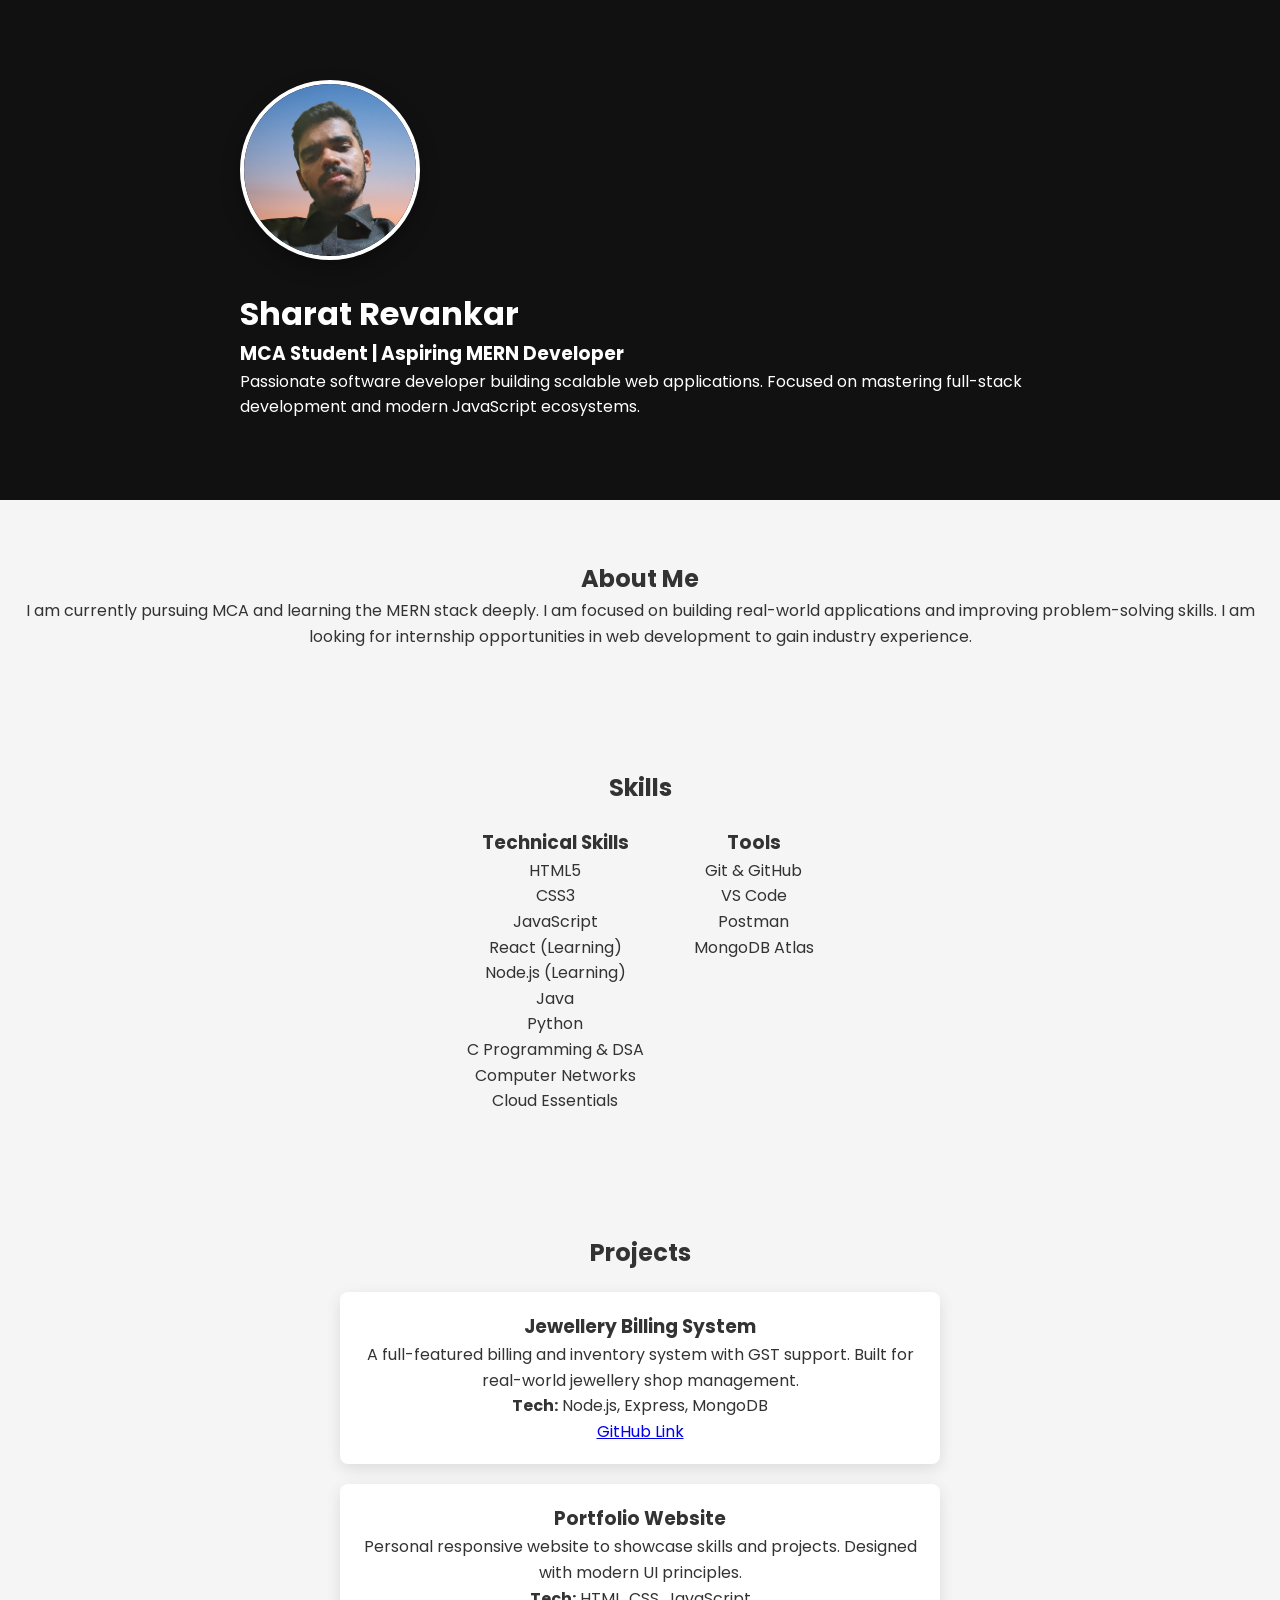
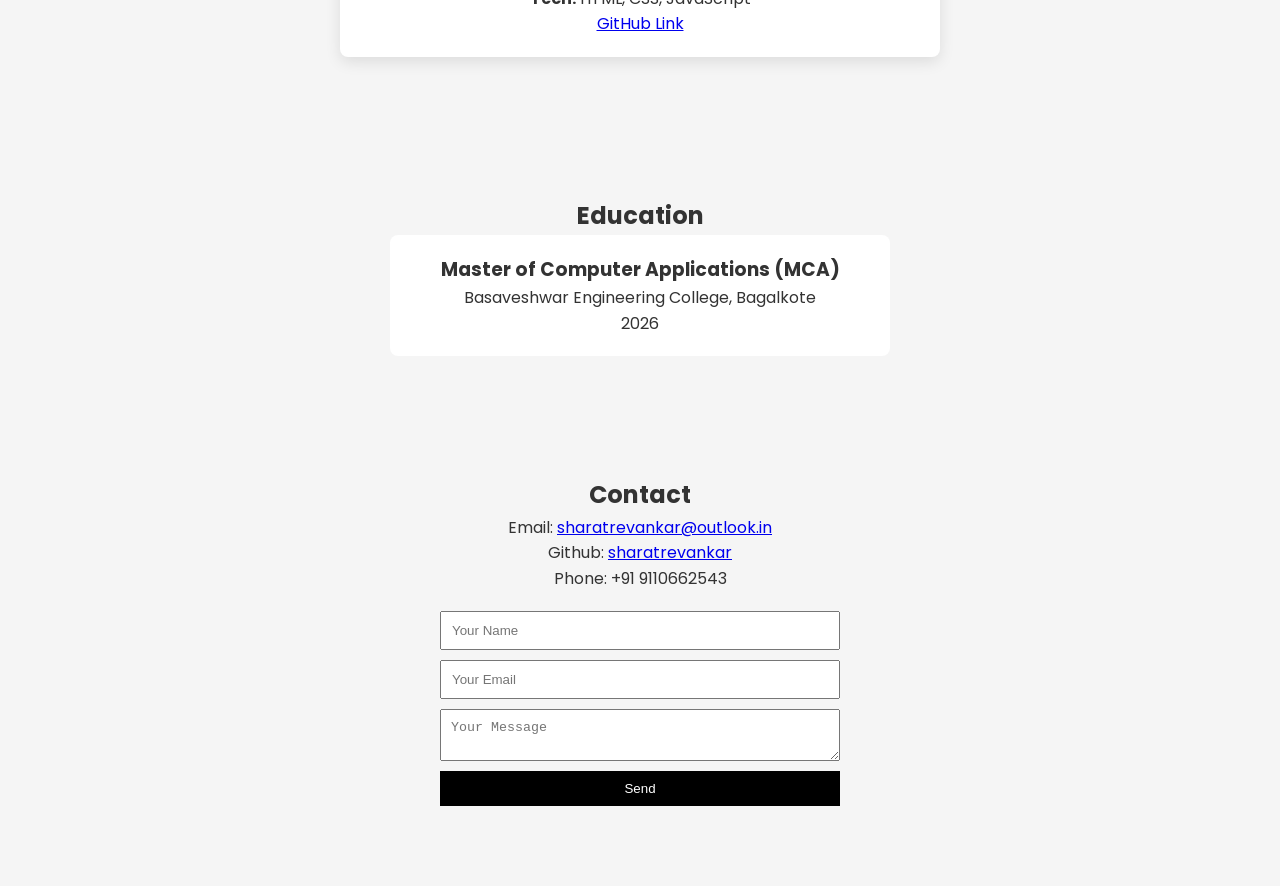
==== index.html @ 54d6946e "A Working Portfolio Code Done" ====
<!DOCTYPE html>
<html lang="en">
<head>
    <meta charset="UTF-8">
    <title>Sharat Revankar | MCA Student</title>
    <meta name="viewport" content="width=device-width, initial-scale=1.0">

    <!-- CSS -->
    <link rel="stylesheet" href="css/styles.css">

    <!-- Google Font -->
    <link href="https://fonts.googleapis.com/css2?family=Poppins:wght@300;400;600&display=swap" rel="stylesheet">
</head>
<body>

    <!-- ================= HERO SECTION ================= -->
    <header class="hero">
        <div class="hero-container">
            <img src="assets/profile.jpg" alt="Sharat Profile Photo" class="profile-img">

            <h1>Sharat Revankar</h1>
            <h3>MCA Student | Aspiring MERN Developer</h3>

            <p>
                Passionate software developer building scalable web applications.
                Focused on mastering full-stack development and modern JavaScript ecosystems.
            </p>
        </div>
    </header>

    <!-- ================= ABOUT ================= -->
    <section class="about section">
        <h2>About Me</h2>
        <p>
            I am currently pursuing MCA and learning the MERN stack deeply. 
            I am focused on building real-world applications and improving problem-solving skills.
            I am looking for internship opportunities in web development to gain industry experience.
        </p>
    </section>

    <!-- ================= SKILLS ================= -->
    <section class="skills section">
        <h2>Skills</h2>

        <div class="skills-container">
            <div>
                <h3>Technical Skills</h3>
                <ul>
                    <li>HTML5</li>
                    <li>CSS3</li>
                    <li>JavaScript</li>
                    <li>React (Learning)</li>
                    <li>Node.js (Learning)</li>
                    <li>Java</li>
                    <li> Python</li>
                    <li>C Programming & DSA</li>
                    <li>Computer Networks</li>
                    <li> Cloud Essentials</li>
                    
                </ul>
            </div>

            <div>
                <h3>Tools</h3>
                <ul>
                    <li>Git & GitHub</li>
                    <li>VS Code</li>
                    <li>Postman</li>
                    <li>MongoDB Atlas</li>
                </ul>
            </div>
        </div>
    </section>

    <!-- ================= PROJECTS ================= -->
    <section class="projects section">
        <h2>Projects</h2>

        <div class="project-card">
            <h3>Jewellery Billing System</h3>
            <p>
                A full-featured billing and inventory system with GST support.
                Built for real-world jewellery shop management.
            </p>
            <p><strong>Tech:</strong> Node.js, Express, MongoDB</p>
            <a href="https://github.com/sharatrevankar/jewellery-billing-system" target="_blank">GitHub Link</a>
        </div>

        <div class="project-card">
            <h3>Portfolio Website</h3>
            <p>
                Personal responsive website to showcase skills and projects.
                Designed with modern UI principles.
            </p>
            <p><strong>Tech:</strong> HTML, CSS, JavaScript</p>
            <a href="https://github.com/sharatrevankar/portfolio-website" target="_blank">GitHub Link</a>
        </div>

    </section>

    <!-- ================= EDUCATION ================= -->
    <section class="education section">
        <h2>Education</h2>
        <div class="edu-card">
            <h3>Master of Computer Applications (MCA)</h3>
            <p>Basaveshwar Engineering College, Bagalkote</p>
            <p>2026</p>
        </div>
    </section>

    <!-- ================= CONTACT ================= -->
    <section class="contact section">
        <h2>Contact</h2>

        <p>Email: <a href="mailto:sharatrevankar@outlook.in">sharatrevankar@outlook.in</a></p>
        <p>Github: <a href="https://github.com/sharatrevankar" target="_blank">sharatrevankar</a></p>
        <p>Phone: +91 9110662543</p>

           <!--<form id="contactForm">  -->
            <form action="https://formspree.io/f/mykdollg" method="POST" id="contactForm">
            <input type="text" id="name" name="name" placeholder="Your Name" required>
            <input type="email" id="email" name="email" placeholder="Your Email" required>
            <textarea id="message" name="message" placeholder="Your Message" required></textarea>
            <button type="submit">Send</button>
        </form>

        <p id="formMessage"></p>
    </section>

    <script src="js/script.js"></script>
</body>
</html>
---- css/styles.css ----
* {
    margin: 0;
    padding: 0;
    box-sizing: border-box;
}

body {
    font-family: 'Poppins', sans-serif;
    line-height: 1.6;
    background-color: #f5f5f5;
    color: #333;
}

.section {
    padding: 60px 20px;
    text-align: center;
}

/* HERO */
.hero {
    background: #111;
    color: white;
    padding: 80px 20px;
}

.hero-container {
    max-width: 800px;
    margin: auto;
}

.profile-img {
    width: 180px;
    height: 180px;           /* Equal width & height */
    border-radius: 50%;      /* Makes it perfectly round */
    object-fit: cover;       /* Prevents image distortion */
    border: 4px solid white; /* Optional clean border */
    box-shadow: 0 8px 20px rgba(0, 0, 0, 0.3);
    margin-bottom: 20px;
}

/* SKILLS */
.skills-container {
    display: flex;
    justify-content: center;
    gap: 50px;
    margin-top: 20px;
}

.skills ul {
    list-style: none;
}

/* PROJECTS */
.project-card {
    background: white;
    padding: 20px;
    margin: 20px auto;
    max-width: 600px;
    border-radius: 8px;
    box-shadow: 0 5px 15px rgba(0,0,0,0.1);
}

/* EDUCATION */
.edu-card {
    background: white;
    padding: 20px;
    max-width: 500px;
    margin: auto;
    border-radius: 8px;
}

/* CONTACT */
form {
    max-width: 400px;
    margin: 20px auto;
    display: flex;
    flex-direction: column;
}

input, textarea {
    padding: 10px;
    margin-bottom: 10px;
}

button {
    padding: 10px;
    border: none;
    background: black;
    color: white;
    cursor: pointer;
}

button:hover {
    background: #444;
}

/* RESPONSIVE DESIGN */
@media (max-width: 768px) {
    .skills-container {
        flex-direction: column;
    }
}
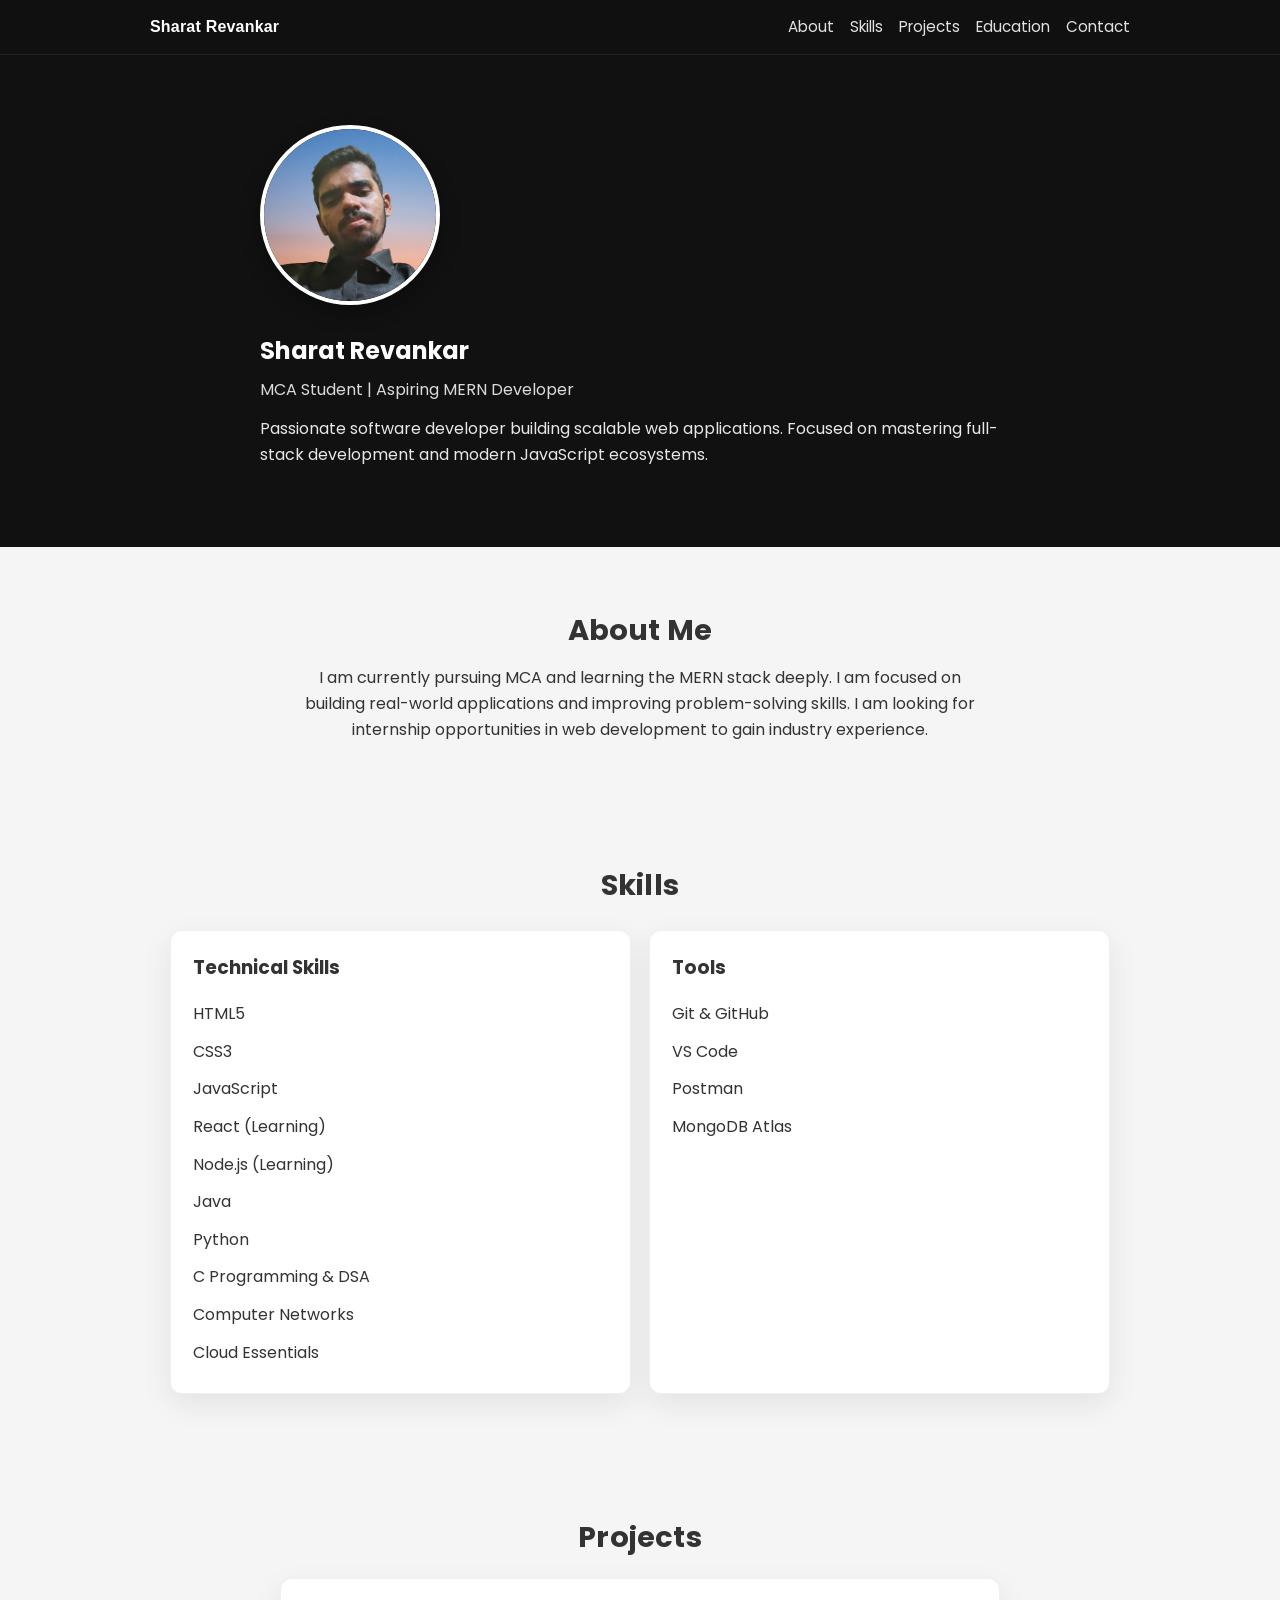
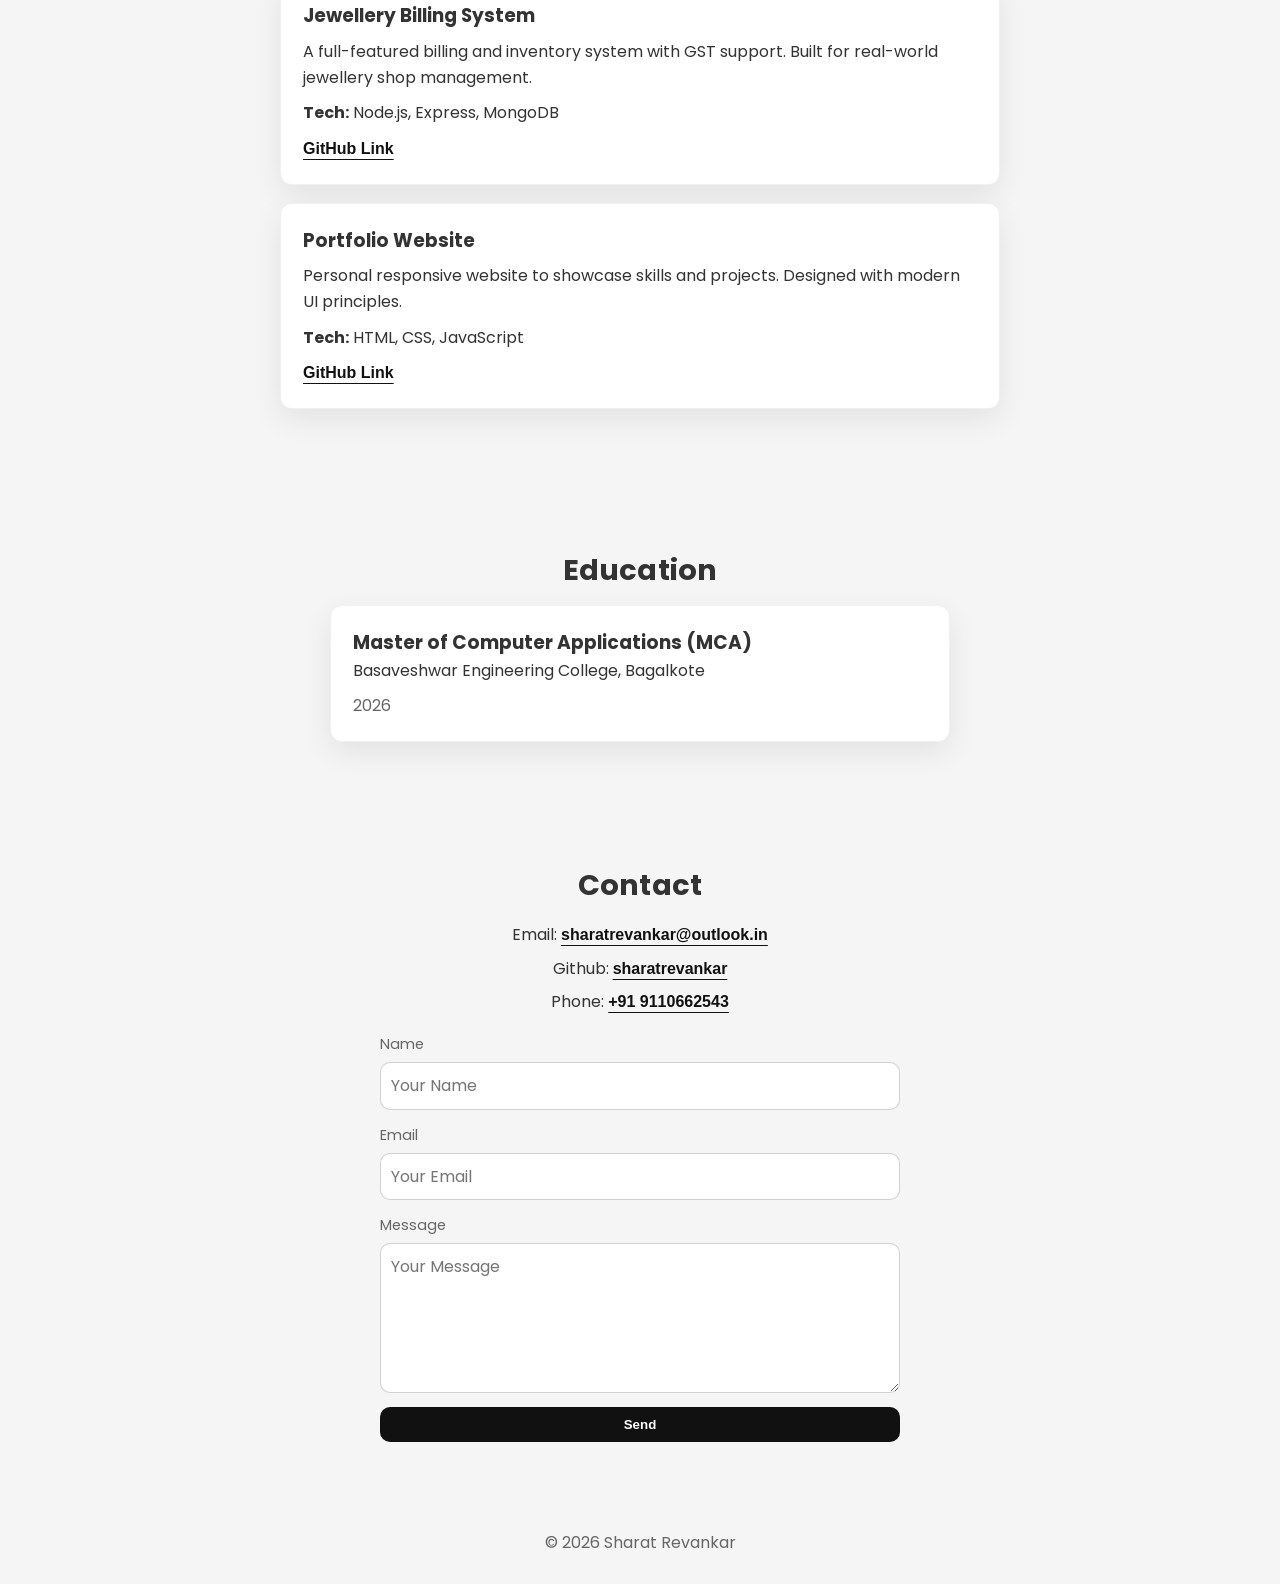
==== commit b23c7843: "Nav Added" ====
--- a/index.html
+++ b/index.html
@@ -4,6 +4,7 @@
     <meta charset="UTF-8">
     <title>Sharat Revankar | MCA Student</title>
     <meta name="viewport" content="width=device-width, initial-scale=1.0">
+    <meta name="description" content="Sharat Revankar — MCA student and aspiring MERN developer. Portfolio showcasing skills, projects, education, and contact details.">
 
     <!-- CSS -->
     <link rel="stylesheet" href="css/styles.css">
@@ -13,119 +14,164 @@
 </head>
 <body>
 
-    <!-- ================= HERO SECTION ================= -->
-    <header class="hero">
-        <div class="hero-container">
-            <img src="assets/profile.jpg" alt="Sharat Profile Photo" class="profile-img">
+    <a class="skip-link" href="#main">Skip to content</a>
 
-            <h1>Sharat Revankar</h1>
-            <h3>MCA Student | Aspiring MERN Developer</h3>
+    <header class="site-header hero">
+        <nav class="nav" aria-label="Primary">
+            <div class="container nav-inner">
+                <a class="brand" href="#top">Sharat Revankar</a>
+                <ul class="nav-list">
+                    <li><a href="#about">About</a></li>
+                    <li><a href="#skills">Skills</a></li>
+                    <li><a href="#projects">Projects</a></li>
+                    <li><a href="#education">Education</a></li>
+                    <li><a href="#contact">Contact</a></li>
+                </ul>
+            </div>
+        </nav>
 
-            <p>
-                Passionate software developer building scalable web applications.
-                Focused on mastering full-stack development and modern JavaScript ecosystems.
-            </p>
-        </div>
+        <section class="hero-content" id="top" aria-label="Introduction">
+            <div class="hero-container container">
+                <img src="assets/profile.jpg" alt="Portrait of Sharat Revankar" class="profile-img">
+
+                <h1>Sharat Revankar</h1>
+                <p class="subtitle">MCA Student | Aspiring MERN Developer</p>
+
+                <p class="lead">
+                    Passionate software developer building scalable web applications.
+                    Focused on mastering full-stack development and modern JavaScript ecosystems.
+                </p>
+            </div>
+        </section>
     </header>
 
+    <main id="main">
+
     <!-- ================= ABOUT ================= -->
-    <section class="about section">
-        <h2>About Me</h2>
-        <p>
-            I am currently pursuing MCA and learning the MERN stack deeply. 
-            I am focused on building real-world applications and improving problem-solving skills.
-            I am looking for internship opportunities in web development to gain industry experience.
-        </p>
-    </section>
+        <section class="about section" id="about">
+            <div class="container">
+                <h2>About Me</h2>
+                <p>
+                    I am currently pursuing MCA and learning the MERN stack deeply.
+                    I am focused on building real-world applications and improving problem-solving skills.
+                    I am looking for internship opportunities in web development to gain industry experience.
+                </p>
+            </div>
+        </section>
 
     <!-- ================= SKILLS ================= -->
-    <section class="skills section">
-        <h2>Skills</h2>
+        <section class="skills section" id="skills">
+            <div class="container">
+                <h2>Skills</h2>
 
-        <div class="skills-container">
-            <div>
-                <h3>Technical Skills</h3>
-                <ul>
-                    <li>HTML5</li>
-                    <li>CSS3</li>
-                    <li>JavaScript</li>
-                    <li>React (Learning)</li>
-                    <li>Node.js (Learning)</li>
-                    <li>Java</li>
-                    <li> Python</li>
-                    <li>C Programming & DSA</li>
-                    <li>Computer Networks</li>
-                    <li> Cloud Essentials</li>
-                    
-                </ul>
+                <div class="skills-container" role="list">
+                    <article class="card" role="listitem">
+                        <h3>Technical Skills</h3>
+                        <ul class="clean-list">
+                            <li>HTML5</li>
+                            <li>CSS3</li>
+                            <li>JavaScript</li>
+                            <li>React (Learning)</li>
+                            <li>Node.js (Learning)</li>
+                            <li>Java</li>
+                            <li>Python</li>
+                            <li>C Programming &amp; DSA</li>
+                            <li>Computer Networks</li>
+                            <li>Cloud Essentials</li>
+                        </ul>
+                    </article>
+
+                    <article class="card" role="listitem">
+                        <h3>Tools</h3>
+                        <ul class="clean-list">
+                            <li>Git &amp; GitHub</li>
+                            <li>VS Code</li>
+                            <li>Postman</li>
+                            <li>MongoDB Atlas</li>
+                        </ul>
+                    </article>
+                </div>
             </div>
-
-            <div>
-                <h3>Tools</h3>
-                <ul>
-                    <li>Git & GitHub</li>
-                    <li>VS Code</li>
-                    <li>Postman</li>
-                    <li>MongoDB Atlas</li>
-                </ul>
-            </div>
-        </div>
-    </section>
+        </section>
 
     <!-- ================= PROJECTS ================= -->
-    <section class="projects section">
-        <h2>Projects</h2>
+        <section class="projects section" id="projects">
+            <div class="container">
+                <h2>Projects</h2>
 
-        <div class="project-card">
-            <h3>Jewellery Billing System</h3>
-            <p>
-                A full-featured billing and inventory system with GST support.
-                Built for real-world jewellery shop management.
-            </p>
-            <p><strong>Tech:</strong> Node.js, Express, MongoDB</p>
-            <a href="https://github.com/sharatrevankar/jewellery-billing-system" target="_blank">GitHub Link</a>
-        </div>
+                <article class="project-card card">
+                    <h3>Jewellery Billing System</h3>
+                    <p>
+                        A full-featured billing and inventory system with GST support.
+                        Built for real-world jewellery shop management.
+                    </p>
+                    <p><strong>Tech:</strong> Node.js, Express, MongoDB</p>
+                    <a class="link" href="https://github.com/sharatrevankar/jewellery-billing-system" target="_blank" rel="noopener noreferrer">GitHub Link</a>
+                </article>
 
-        <div class="project-card">
-            <h3>Portfolio Website</h3>
-            <p>
-                Personal responsive website to showcase skills and projects.
-                Designed with modern UI principles.
-            </p>
-            <p><strong>Tech:</strong> HTML, CSS, JavaScript</p>
-            <a href="https://github.com/sharatrevankar/portfolio-website" target="_blank">GitHub Link</a>
-        </div>
-
-    </section>
+                <article class="project-card card">
+                    <h3>Portfolio Website</h3>
+                    <p>
+                        Personal responsive website to showcase skills and projects.
+                        Designed with modern UI principles.
+                    </p>
+                    <p><strong>Tech:</strong> HTML, CSS, JavaScript</p>
+                    <a class="link" href="https://github.com/sharatrevankar/portfolio" target="_blank" rel="noopener noreferrer">GitHub Link</a>
+                </article>
+            </div>
+        </section>
 
     <!-- ================= EDUCATION ================= -->
-    <section class="education section">
-        <h2>Education</h2>
-        <div class="edu-card">
-            <h3>Master of Computer Applications (MCA)</h3>
-            <p>Basaveshwar Engineering College, Bagalkote</p>
-            <p>2026</p>
-        </div>
-    </section>
+        <section class="education section" id="education">
+            <div class="container">
+                <h2>Education</h2>
+                <article class="edu-card card">
+                    <h3>Master of Computer Applications (MCA)</h3>
+                    <p>Basaveshwar Engineering College, Bagalkote</p>
+                    <p class="muted">2026</p>
+                </article>
+            </div>
+        </section>
 
     <!-- ================= CONTACT ================= -->
-    <section class="contact section">
-        <h2>Contact</h2>
+        <section class="contact section" id="contact">
+            <div class="container">
+                <h2>Contact</h2>
 
-        <p>Email: <a href="mailto:sharatrevankar@outlook.in">sharatrevankar@outlook.in</a></p>
-        <p>Github: <a href="https://github.com/sharatrevankar" target="_blank">sharatrevankar</a></p>
-        <p>Phone: +91 9110662543</p>
+                <address class="contact-details">
+                    <p>Email: <a class="link" href="mailto:sharatrevankar@outlook.in">sharatrevankar@outlook.in</a></p>
+                    <p>Github: <a class="link" href="https://github.com/sharatrevankar" target="_blank" rel="noopener noreferrer">sharatrevankar</a></p>
+                    <p>Phone: <a class="link" href="tel:+919110662543">+91 9110662543</a></p>
+                </address>
 
-           <!--<form id="contactForm">  -->
-            <form action="https://formspree.io/f/mykdollg" method="POST" id="contactForm">
-            <input type="text" id="name" name="name" placeholder="Your Name" required>
-            <input type="email" id="email" name="email" placeholder="Your Email" required>
-            <textarea id="message" name="message" placeholder="Your Message" required></textarea>
-            <button type="submit">Send</button>
-        </form>
+                <!--<form id="contactForm">  -->
+                <form action="https://formspree.io/f/mykdollg" method="POST" id="contactForm" aria-label="Contact form">
+                    <label class="field">
+                        <span class="field-label">Name</span>
+                        <input type="text" id="name" name="name" placeholder="Your Name" autocomplete="name" required>
+                    </label>
+                    <label class="field">
+                        <span class="field-label">Email</span>
+                        <input type="email" id="email" name="email" placeholder="Your Email" autocomplete="email" required>
+                    </label>
+                    <label class="field">
+                        <span class="field-label">Message</span>
+                        <textarea id="message" name="message" placeholder="Your Message" rows="5" required></textarea>
+                    </label>
+                    <button type="submit">Send</button>
+                </form>
 
-        <p id="formMessage"></p>
-    </section>
+                <p id="formMessage" class="muted" aria-live="polite"></p>
+            </div>
+        </section>
+
+    </main>
+
+    <footer class="site-footer">
+        <div class="container">
+            <p class="muted">© <span id="year">2026</span> Sharat Revankar</p>
+        </div>
+    </footer>
 
     <script src="js/script.js"></script>
 </body>
--- a/css/styles.css
+++ b/css/styles.css
@@ -4,11 +4,51 @@
     box-sizing: border-box;
 }
 
+:root {
+    --bg: #f5f5f5;
+    --text: #333;
+    --muted: #666;
+    --surface: #fff;
+    --ink: #111;
+    --ink-2: #444;
+}
+
 body {
     font-family: 'Poppins', sans-serif;
     line-height: 1.6;
-    background-color: #f5f5f5;
-    color: #333;
+    background-color: var(--bg);
+    color: var(--text);
+    text-rendering: optimizeLegibility;
+}
+
+a {
+    color: inherit;
+}
+
+.container {
+    max-width: 980px;
+    margin: 0 auto;
+    padding: 0 20px;
+}
+
+.muted {
+    color: var(--muted);
+}
+
+.skip-link {
+    position: absolute;
+    left: -999px;
+    top: 8px;
+    background: var(--surface);
+    color: var(--ink);
+    padding: 10px 12px;
+    border-radius: 8px;
+    box-shadow: 0 10px 30px rgba(0,0,0,0.15);
+    z-index: 9999;
+}
+
+.skip-link:focus {
+    left: 12px;
 }
 
 .section {
@@ -16,16 +56,90 @@
     text-align: center;
 }
 
+.section h2 {
+    font-size: 1.8rem;
+    margin-bottom: 12px;
+    letter-spacing: 0.2px;
+}
+
+.section > .container > p {
+    max-width: 70ch;
+    margin: 0 auto;
+}
+
 /* HERO */
 .hero {
-    background: #111;
+    background: var(--ink);
     color: white;
-    padding: 80px 20px;
+    padding: 0;
+}
+
+.site-header {
+    position: relative;
+}
+
+.nav {
+    position: sticky;
+    top: 0;
+    background: rgba(17,17,17,0.92);
+    backdrop-filter: blur(10px);
+    border-bottom: 1px solid rgba(255,255,255,0.08);
+    z-index: 100;
+}
+
+.nav-inner {
+    display: flex;
+    align-items: center;
+    justify-content: space-between;
+    padding: 14px 0;
+    gap: 16px;
+}
+
+.brand {
+    text-decoration: none;
+    font-weight: 600;
+    letter-spacing: 0.2px;
+    white-space: nowrap;
+}
+
+.nav-list {
+    display: flex;
+    flex-wrap: wrap;
+    justify-content: flex-end;
+    gap: 10px 16px;
+    list-style: none;
+}
+
+.nav-list a {
+    color: rgba(255,255,255,0.88);
+    text-decoration: none;
+    font-size: 0.95rem;
+}
+
+.nav-list a:hover {
+    color: #fff;
+    text-decoration: underline;
+    text-underline-offset: 6px;
+}
+
+.hero-content {
+    padding: 70px 0 80px;
 }
 
 .hero-container {
     max-width: 800px;
     margin: auto;
+}
+
+.subtitle {
+    margin-top: 6px;
+    font-weight: 400;
+    color: rgba(255,255,255,0.85);
+}
+
+.lead {
+    margin-top: 14px;
+    color: rgba(255,255,255,0.9);
 }
 
 .profile-img {
@@ -38,65 +152,164 @@
     margin-bottom: 20px;
 }
 
+/* Generic card */
+.card {
+    background: var(--surface);
+    border-radius: 12px;
+    box-shadow: 0 10px 30px rgba(0,0,0,0.08);
+    border: 1px solid rgba(0,0,0,0.06);
+}
+
+.card p + p {
+    margin-top: 10px;
+}
+
+.card .link {
+    display: inline-block;
+    margin-top: 10px;
+}
+
+.clean-list {
+    list-style: none;
+    padding: 0;
+    margin: 12px 0 0;
+}
+
+.clean-list li {
+    padding: 6px 0;
+}
+
 /* SKILLS */
 .skills-container {
-    display: flex;
-    justify-content: center;
-    gap: 50px;
-    margin-top: 20px;
-}
-
-.skills ul {
-    list-style: none;
+    display: grid;
+    grid-template-columns: repeat(2, minmax(0, 1fr));
+    gap: 18px;
+    margin-top: 22px;
+}
+
+.skills-container .card {
+    text-align: left;
+    padding: 22px;
 }
 
 /* PROJECTS */
 .project-card {
-    background: white;
-    padding: 20px;
-    margin: 20px auto;
-    max-width: 600px;
-    border-radius: 8px;
-    box-shadow: 0 5px 15px rgba(0,0,0,0.1);
+    padding: 22px;
+    margin: 18px auto;
+    max-width: 720px;
+    text-align: left;
+}
+
+.project-card h3 {
+    margin-bottom: 8px;
+}
+
+.link {
+    color: var(--ink);
+    font-weight: 600;
+    text-decoration: underline;
+    text-underline-offset: 5px;
+}
+
+.link:hover {
+    color: var(--ink-2);
 }
 
 /* EDUCATION */
 .edu-card {
-    background: white;
-    padding: 20px;
-    max-width: 500px;
-    margin: auto;
-    border-radius: 8px;
+    padding: 22px;
+    max-width: 620px;
+    margin: 0 auto;
+    text-align: left;
 }
 
 /* CONTACT */
 form {
-    max-width: 400px;
-    margin: 20px auto;
+    width: 100%;
+    max-width: 520px;
+    margin: 18px auto 0;
     display: flex;
     flex-direction: column;
 }
 
+.contact-details {
+    margin: 14px auto 0;
+    max-width: 620px;
+    font-style: normal;
+    text-align: center;
+}
+
+.contact-details p {
+    margin: 8px 0;
+}
+
+.field {
+    display: grid;
+    gap: 6px;
+    text-align: left;
+    margin-bottom: 14px;
+}
+
+.field-label {
+    font-size: 0.9rem;
+    color: var(--muted);
+}
+
 input, textarea {
     padding: 10px;
-    margin-bottom: 10px;
+    margin-bottom: 0;
+    border: 1px solid rgba(0,0,0,0.18);
+    border-radius: 10px;
+    font: inherit;
+    background: var(--surface);
+    width: 100%;
+}
+
+input:focus, textarea:focus {
+    outline: 3px solid rgba(0,0,0,0.18);
+    outline-offset: 2px;
 }
 
 button {
     padding: 10px;
     border: none;
-    background: black;
+    background: var(--ink);
     color: white;
     cursor: pointer;
+    border-radius: 10px;
+    font-weight: 600;
+    width: 100%;
 }
 
 button:hover {
-    background: #444;
+    background: var(--ink-2);
+}
+
+.site-footer {
+    padding: 28px 0;
+    text-align: center;
 }
 
 /* RESPONSIVE DESIGN */
 @media (max-width: 768px) {
+    .section {
+        padding: 50px 16px;
+    }
+
+    .hero-content {
+        padding: 56px 0 64px;
+    }
+
     .skills-container {
+        grid-template-columns: 1fr;
+    }
+
+    .nav-inner {
         flex-direction: column;
+        align-items: flex-start;
+    }
+
+    .nav-list {
+        justify-content: flex-start;
     }
 }
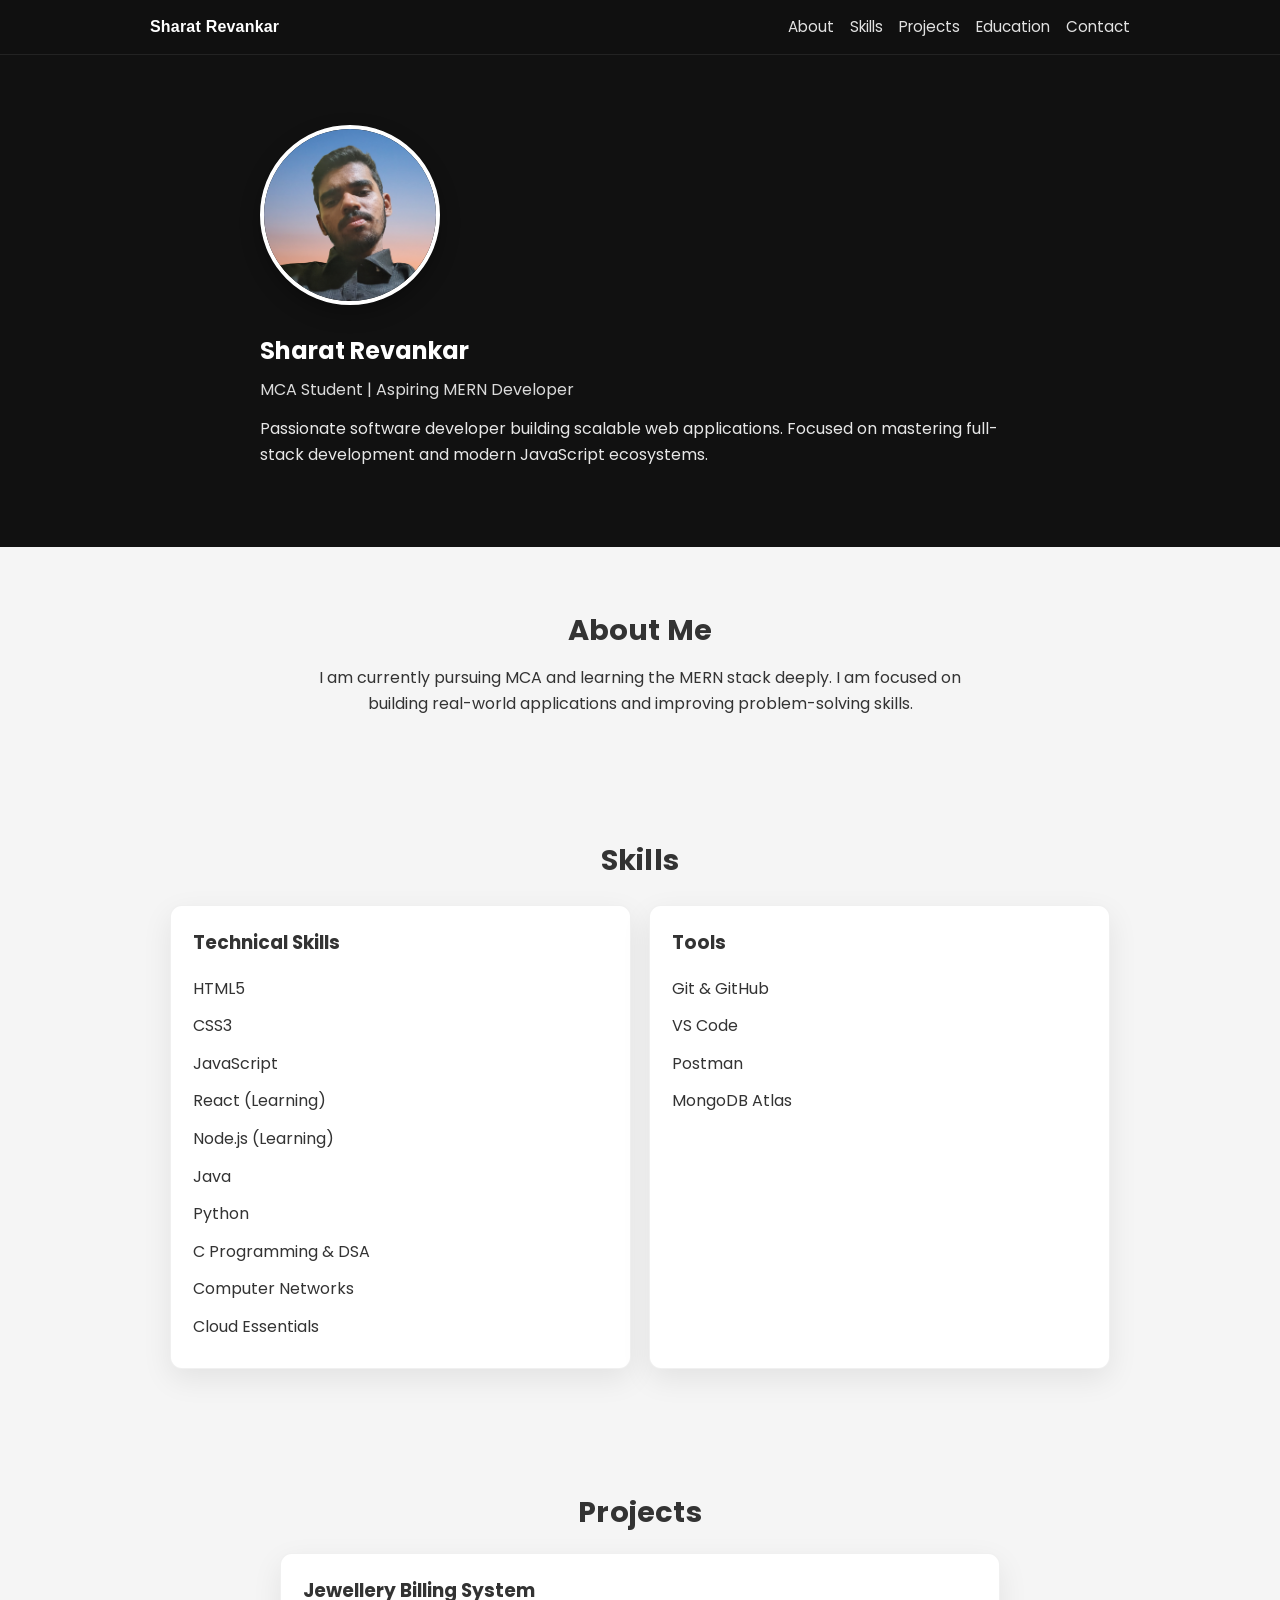
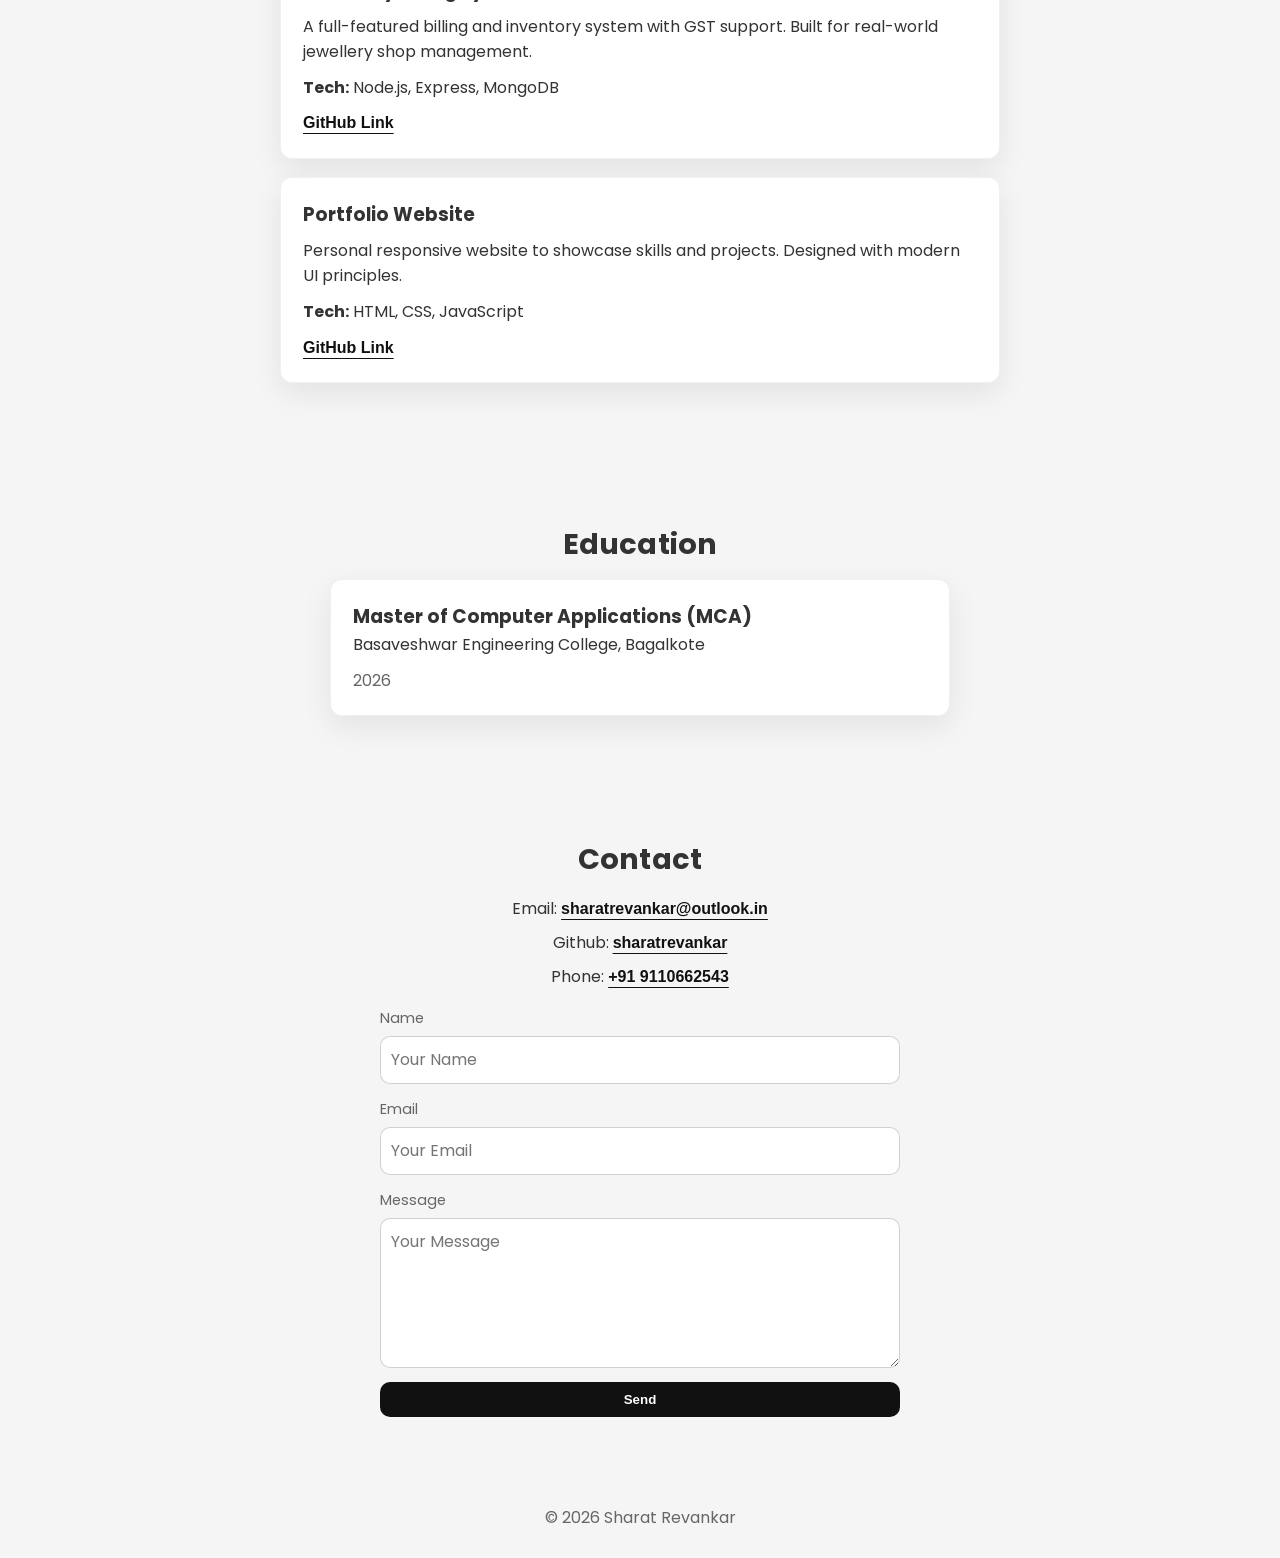
==== commit 75c49af0: "line removed from about" ====
--- a/index.html
+++ b/index.html
@@ -54,7 +54,6 @@
                 <p>
                     I am currently pursuing MCA and learning the MERN stack deeply.
                     I am focused on building real-world applications and improving problem-solving skills.
-                    I am looking for internship opportunities in web development to gain industry experience.
                 </p>
             </div>
         </section>
